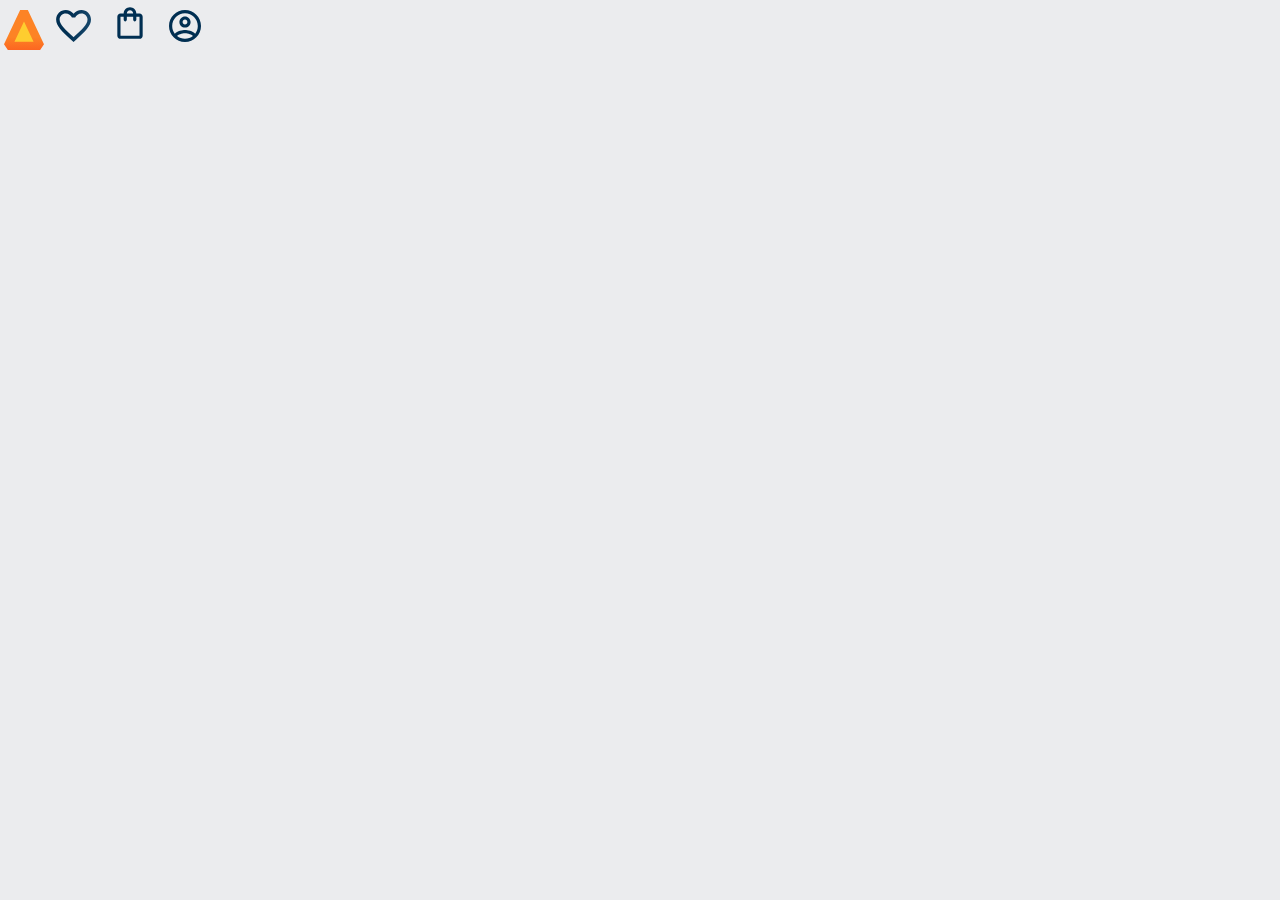
==== responsividade com mobile fist/alura books/index.html @ dd6937d1 "1" ====
<!DOCTYPE html>
<html lang="pt-br">
<head>
    <meta charset="UTF-8">
    <meta name="viewport" content="width=device-width, initial-scale=1.0">
    <title>alura book</title>
    <link rel="stylesheet" href="style.css">
    <link rel="stylesheet" href="reset.css">
</head>
<body>
    <header class="cabeçalho">
       <span class="cabeçalho_menu-hamburguer"></span>
       <img src="imagens_header/Logo.svg" alt="logo da alura books">
       <a href="#"><img src="imagens_header/Favoritos.svg" alt="meus Favoritos"></a>
       <a href="#"><img src="imagens_header/Compras.svg" alt="meu carrinho"></a>
       <a href="#"><img src="imagens_header/Usuário.svg" alt="meu usuario"></a>
    </header>
    <main>
      
    </main>
    <footer></footer>
</body>
</html>
---- responsividade com mobile fist/alura books/style.css ----
@import url("style/header.css");

:root {
    --cor-de-fundo: #EBECEE;
}

body {
    background-color: #EBECEE;
}
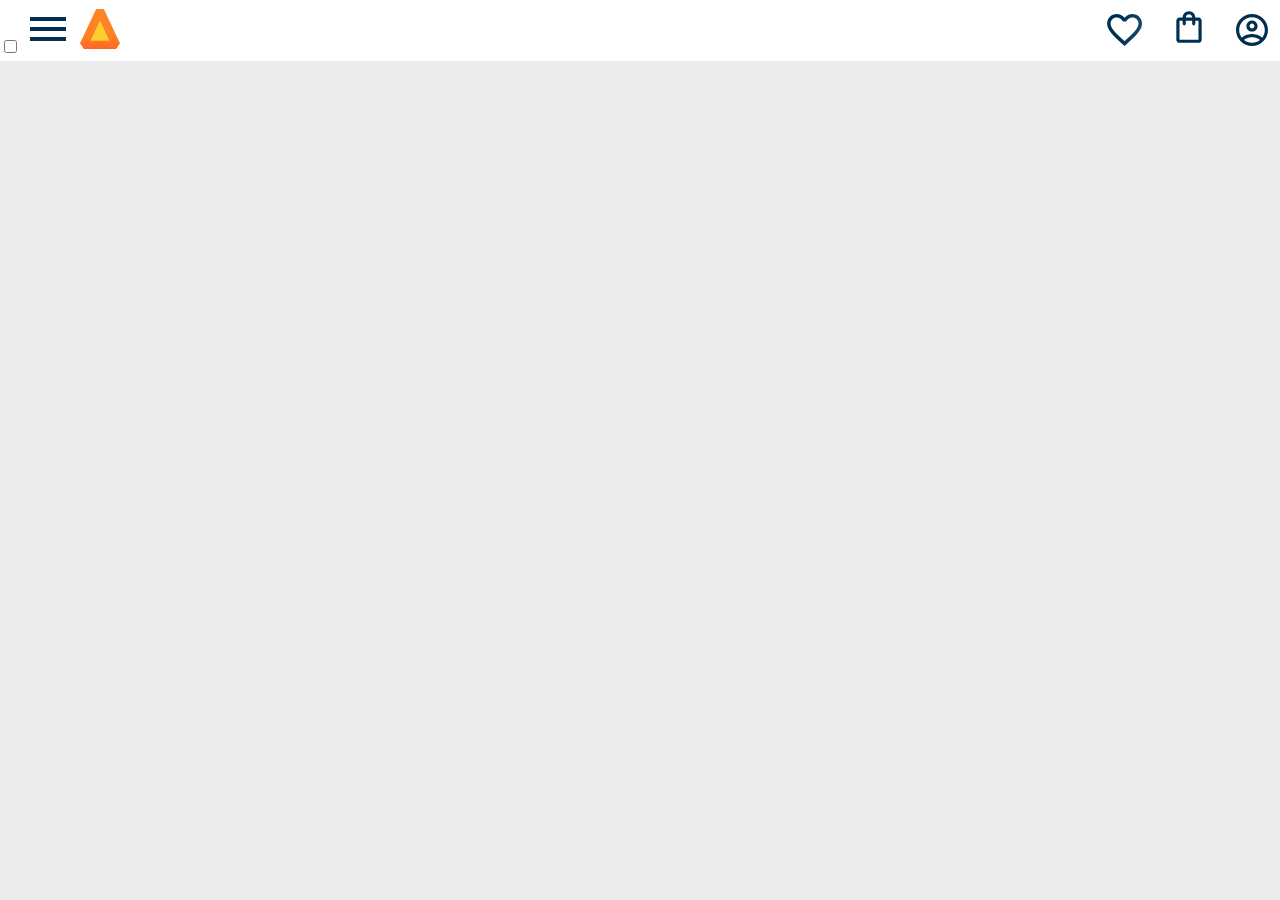
==== commit 23af8154: "1" ====
--- a/responsividade com mobile fist/alura books/index.html
+++ b/responsividade com mobile fist/alura books/index.html
@@ -9,11 +9,36 @@
 </head>
 <body>
     <header class="cabeçalho">
-       <span class="cabeçalho_menu-hamburguer"></span>
-       <img src="imagens_header/Logo.svg" alt="logo da alura books">
-       <a href="#"><img src="imagens_header/Favoritos.svg" alt="meus Favoritos"></a>
-       <a href="#"><img src="imagens_header/Compras.svg" alt="meu carrinho"></a>
-       <a href="#"><img src="imagens_header/Usuário.svg" alt="meu usuario"></a>
+        <div class="container">
+            <input type="checkbox" id="menu" class="container_botao">
+            <label for="menu">
+       <span class="cabeçalho_menu-hamburguer container_img"></span>
+            </label>
+        <ul class="lista-menu">
+            <li class="lista-menu_titulo">Categorias</li>
+            <li class="lista-menu_item">
+                <a href="#" class="lista-menu_link">PROGRAMAÇÃO</a>
+            </li>
+            <li class="lista-menu_item">
+                <a href="#" class="lista-menu_link">FRONT-END</a>
+            </li>
+            <li class="lista-menu_item">
+                <a href="#" class="lista-menu_link">INFRAESTRUTURA</a>
+            </li>
+            <li class="lista-menu_item">
+                <a href="#" class="lista-menu_link">BUSINESS</a>
+            </li>
+            <li class="lista-menu_item">
+                <a href="#" class="lista-menu_link">DESIGN & UX</a>
+            </li>
+        </ul>
+       <img src="img/Logo.svg" alt="logo da alura books" class="container_img">
+        </div>
+       <div class="container">
+       <a href="#"><img src="img/Favoritos.svg" alt="meus Favoritos" class="container_img"></a>
+       <a href="#"><img src="img/Compras.svg" alt="meu carrinho" class="container_img"></a>
+       <a href="#"><img src="img/Usuário.svg" alt="meu usuario" class="container_img"></a>
+       </div>
     </header>
     <main>
       
--- a/responsividade com mobile fist/alura books/style.css
+++ b/responsividade com mobile fist/alura books/style.css
@@ -1,9 +1,13 @@
-@import url("style/header.css");
+@import url("styles/header.css");
 
 :root {
     --cor-de-fundo: #EBECEE;
+    --branco: #FFFFFF;
+    --amarelo-mostarda: #EB9B00;
+    --azul-degrade: linear-gradient(97.54deg, #002F52 35.49%, #326589 165.37%);
 }
 
 body {
-    background-color: #EBECEE;
+    background-color: var(--cor-de-fundo);
 }
+
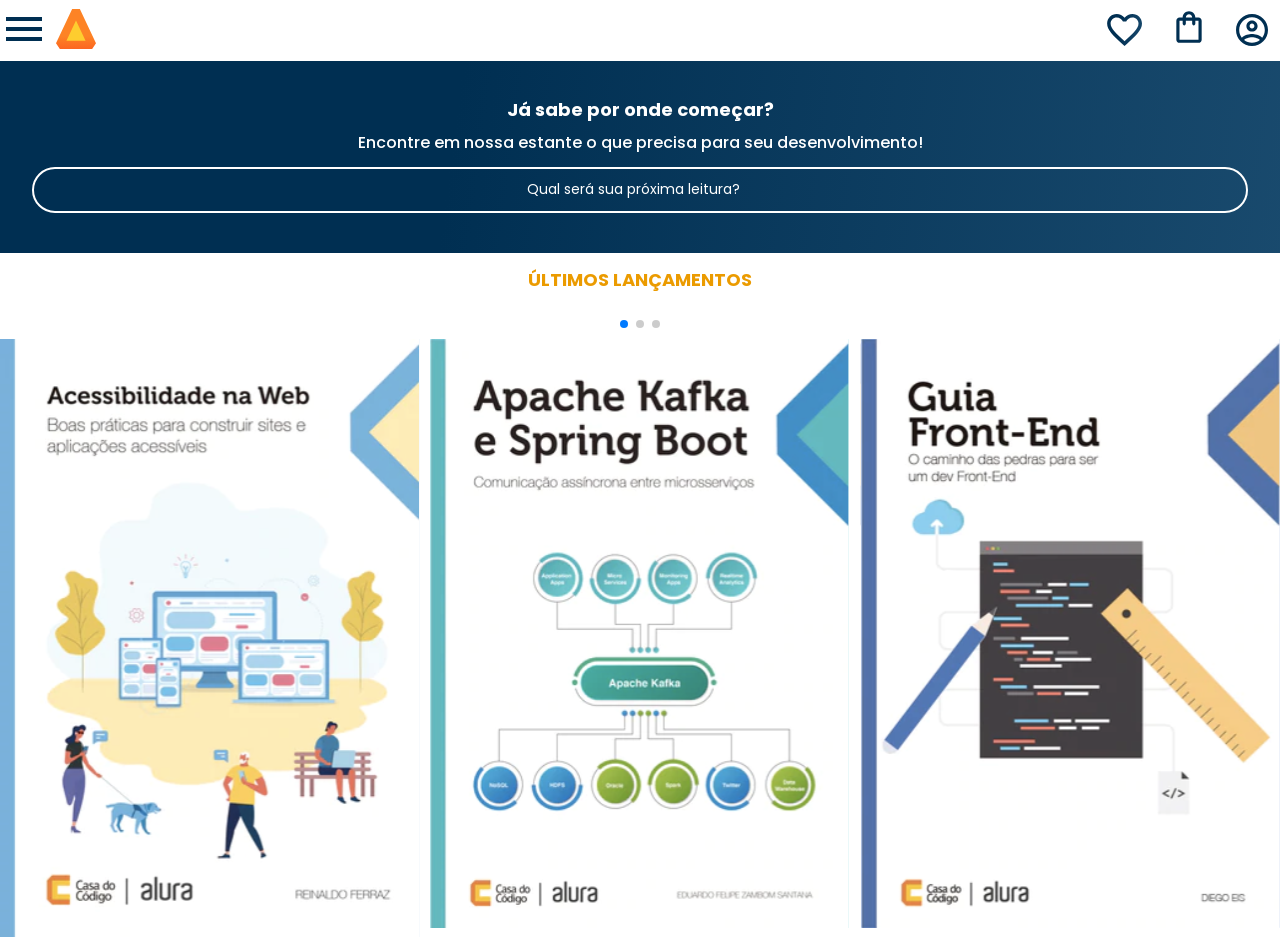
==== commit 1b2f1fa6: "1" ====
--- a/responsividade com mobile fist/alura books/index.html
+++ b/responsividade com mobile fist/alura books/index.html
@@ -4,17 +4,20 @@
     <meta charset="UTF-8">
     <meta name="viewport" content="width=device-width, initial-scale=1.0">
     <title>alura book</title>
+    <link rel="stylesheet" href="reset.css">
     <link rel="stylesheet" href="style.css">
-    <link rel="stylesheet" href="reset.css">
+    <link rel="stylesheet" href="https://cdn.jsdelivr.net/npm/swiper@11/swiper-bundle.min.css"/>
+
+    
 </head>
 <body>
     <header class="cabeçalho">
         <div class="container">
             <input type="checkbox" id="menu" class="container_botao">
             <label for="menu">
-       <span class="cabeçalho_menu-hamburguer container_img"></span>
+            <span class="cabeçalho_menu-hamburguer container_img"></span>
             </label>
-        <ul class="lista-menu">
+            <ul class="lista-menu">
             <li class="lista-menu_titulo">Categorias</li>
             <li class="lista-menu_item">
                 <a href="#" class="lista-menu_link">PROGRAMAÇÃO</a>
@@ -31,18 +34,57 @@
             <li class="lista-menu_item">
                 <a href="#" class="lista-menu_link">DESIGN & UX</a>
             </li>
-        </ul>
+            </ul>
        <img src="img/Logo.svg" alt="logo da alura books" class="container_img">
         </div>
        <div class="container">
-       <a href="#"><img src="img/Favoritos.svg" alt="meus Favoritos" class="container_img"></a>
-       <a href="#"><img src="img/Compras.svg" alt="meu carrinho" class="container_img"></a>
-       <a href="#"><img src="img/Usuário.svg" alt="meu usuario" class="container_img"></a>
+            <a href="#"><img src="img/Favoritos.svg" alt="meus Favoritos" class="container_img"></a>
+            <a href="#"><img src="img/Compras.svg" alt="meu carrinho" class="container_img"></a>
+            <a href="#"><img src="img/Usuário.svg" alt="meu usuario" class="container_img"></a>
        </div>
     </header>
+    <section class="Banner">
+        <h2 class="Banner_titulo">
+            Já sabe por onde começar?
+        </h2>
+        <p class="Banner_texto">
+            Encontre em nossa estante o que precisa para seu desenvolvimento!
+        </p>
+        <input type="search" class="Banner_pesquisa" placeholder="Qual será sua próxima leitura?">
+    </section>
+    <section class="carrossel">
+        <h2 class="carrossel_titulo">
+            ÚLTIMOS LANÇAMENTOS
+        </h2>
+
+        
+        <div class="swiper">
+            <div class="swiper-page"></div>
+            <div class="swiper-wrapper">
+              <!-- Slides -->
+              <div class="swiper-slide"><img src="img/Acessibilidade.svg" alt="livro Acessibilidade"></div>
+              <div class="swiper-slide"><img src="img/ApacheKafka.svg" alt="livro sobre kafka"></div>
+              <div class="swiper-slide"><img src="img/Guia Front-end.svg" alt="livro sobre Front-end"></div>
+              <div class="swiper-slide"><img src="img/Javascript.svg" alt="livro sobre java script"></div>
+              <div class="swiper-slide"><img src="img/Liderança.svg" alt="livro sobre Liderança"></div>
+              ...
+            </div>
+        </div>
+        
+    </section>
     <main>
-      
     </main>
     <footer></footer>
+    <script src="https://cdn.jsdelivr.net/npm/swiper@11/swiper-bundle.min.js"></script>
+    <script>
+        const swiper = new Swiper('.swiper', {
+            spaceBetween: 10,
+            slidesPerView: 3,
+            pagination: {
+            el: '.swiper-page',
+            type: 'bullets',
+     },
+    });
+    </script>
 </body>
 </html>
--- a/responsividade com mobile fist/alura books/style.css
+++ b/responsividade com mobile fist/alura books/style.css
@@ -1,13 +1,21 @@
 @import url("styles/header.css");
+@import url("styles/banner.css");
+@import url("styles/carrossel.css");
+@import url('https://fonts.googleapis.com/css2?family=Poppins:ital,wght@0,100;0,200;0,300;0,400;0,500;0,600;0,700;0,800;0,900;1,100;1,200;1,300;1,400;1,500;1,600;1,700;1,800;1,900&display=swap');
+
 
 :root {
     --cor-de-fundo: #EBECEE;
     --branco: #FFFFFF;
     --amarelo-mostarda: #EB9B00;
     --azul-degrade: linear-gradient(97.54deg, #002F52 35.49%, #326589 165.37%);
+    --fonte-principal: 'Poppins';
 }
 
 body {
     background-color: var(--cor-de-fundo);
+    font-family: var(--fonte-principal);
+    font-size: 16px;
+    font-weight: 400;
 }
 
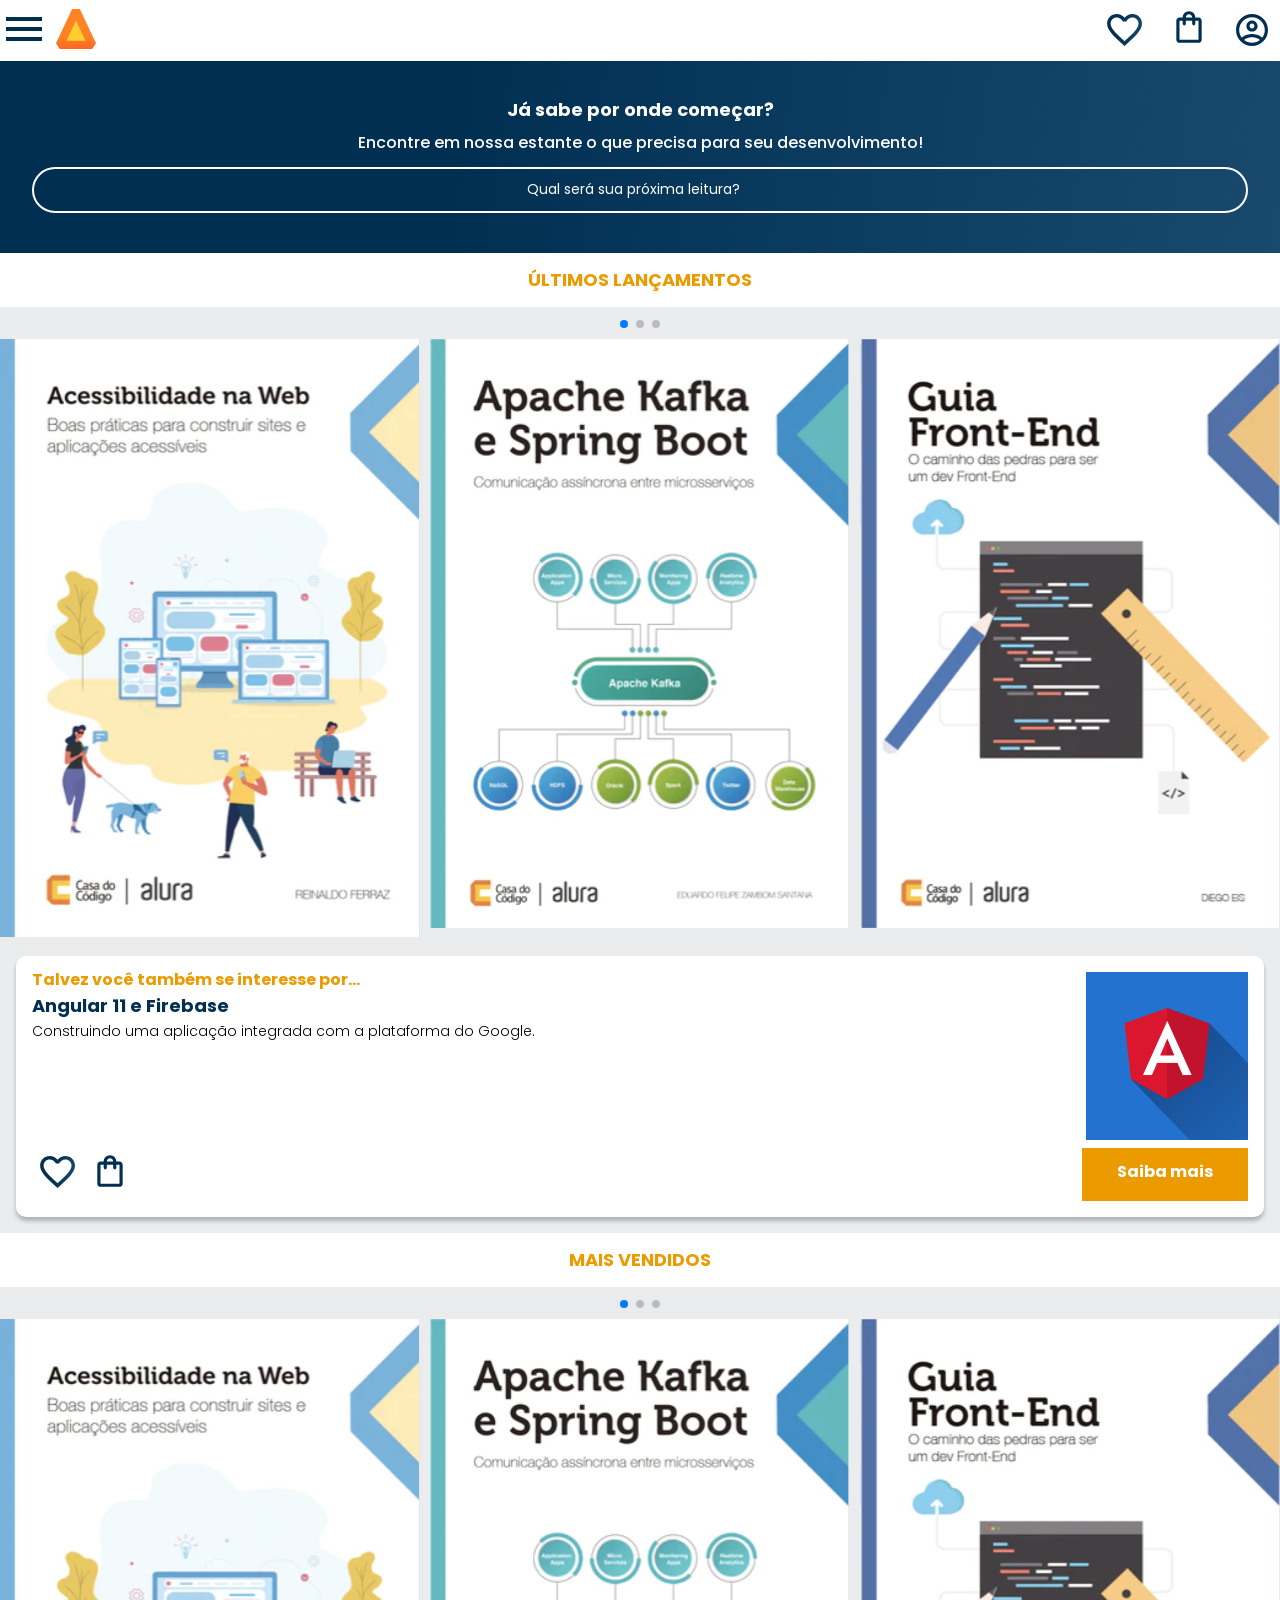
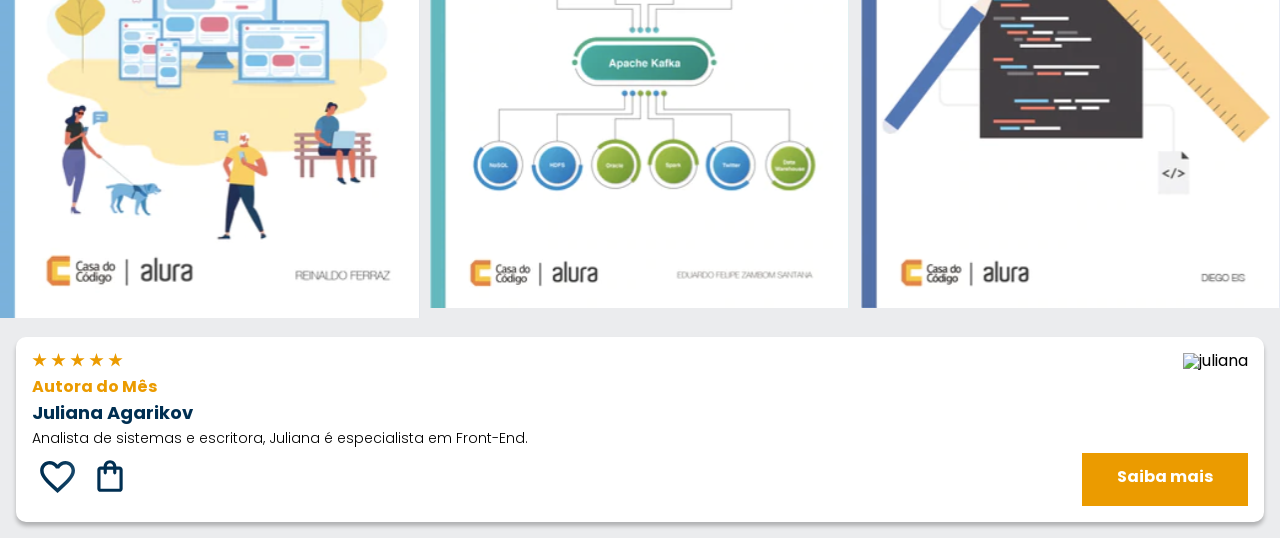
==== commit 331805dc: "1" ====
--- a/responsividade com mobile fist/alura books/index.html
+++ b/responsividade com mobile fist/alura books/index.html
@@ -70,8 +70,66 @@
               ...
             </div>
         </div>
-        
     </section>
+
+        <section class="card">
+            <div class="card_descrissao">
+                <div class="descrissao">
+                    <h3 class="descrissao_titulo">Talvez você também se interesse por...</h3>
+                    <h2 class="descrissao_titulo_livro">Angular 11 e Firebase</h2>
+                    <p class="descrissao_texto">Construindo uma aplicação integrada com a plataforma do Google.</p>
+                </div>
+                <img src="img/Angular.svg" alt="capa do livro angular" class="descrissao_imagem">
+            </div>
+            <div class="card_botaos">
+                <ul class="botaos">
+                    <li class="botaos_item"> <img src="img/Favoritos.svg" alt="favoritar"></li>
+                    <li class="botaos_item"> <img src="img/Compras.svg" alt="adicionar ao carrinho"></li>
+                </ul>
+                <a href="#" class="card_botaos_ancora">Saiba mais</a>
+            </div>
+        </section>
+        <section class="carrossel">
+            <h2 class="carrossel_titulo">MAIS VENDIDOS</h2>
+        </section>
+
+        <div class="swiper">
+            <div class="swiper-page"></div>
+            <div class="swiper-wrapper">
+              <!-- Slides -->
+              <div class="swiper-slide"><img src="img/Acessibilidade.svg" alt="livro Acessibilidade"></div>
+              <div class="swiper-slide"><img src="img/ApacheKafka.svg" alt="livro sobre kafka"></div>
+              <div class="swiper-slide"><img src="img/Guia Front-end.svg" alt="livro sobre Front-end"></div>
+              <div class="swiper-slide"><img src="img/Javascript.svg" alt="livro sobre java script"></div>
+              <div class="swiper-slide"><img src="img/Liderança.svg" alt="livro sobre Liderança"></div>
+              ...
+            </div>
+        </div>
+        <section class="card">
+            <div class="card_conteudo">
+                <div class="conteudo">
+                    <img src="img/Estrelinhas.svg" alt="" class="card_img">
+                <h3 class="card_titulo">
+                    Autora do Mês
+                </h3>
+                <h2 class="card_titulo-livro">Juliana Agarikov</h2>
+                <p class="card_texto">Analista de sistemas e escritora, Juliana é especialista em Front-End. </p>
+                </div>
+                <img src="img/Perfil-escritora 1.svg" alt="juliana">
+            </div>
+            <div class="card_botaos2">
+                <ul class="botaos2">
+                    <li>
+                        <img src="img/Favoritos.svg" alt="favoritar" class="botao-item2">
+                    </li>
+                    <li>
+                        <img src="img/Compras.svg" alt="carrinho" class="botao-item2">
+                    </li>
+                </ul>
+                <a href="#" class="card_ancora">Saiba mais</a>
+            </div>
+        </section>
+
     <main>
     </main>
     <footer></footer>
--- a/responsividade com mobile fist/alura books/style.css
+++ b/responsividade com mobile fist/alura books/style.css
@@ -10,6 +10,7 @@
     --amarelo-mostarda: #EB9B00;
     --azul-degrade: linear-gradient(97.54deg, #002F52 35.49%, #326589 165.37%);
     --fonte-principal: 'Poppins';
+    --azul: #002F52;
 }
 
 body {
@@ -19,3 +20,5 @@
     font-weight: 400;
 }
 
+
+
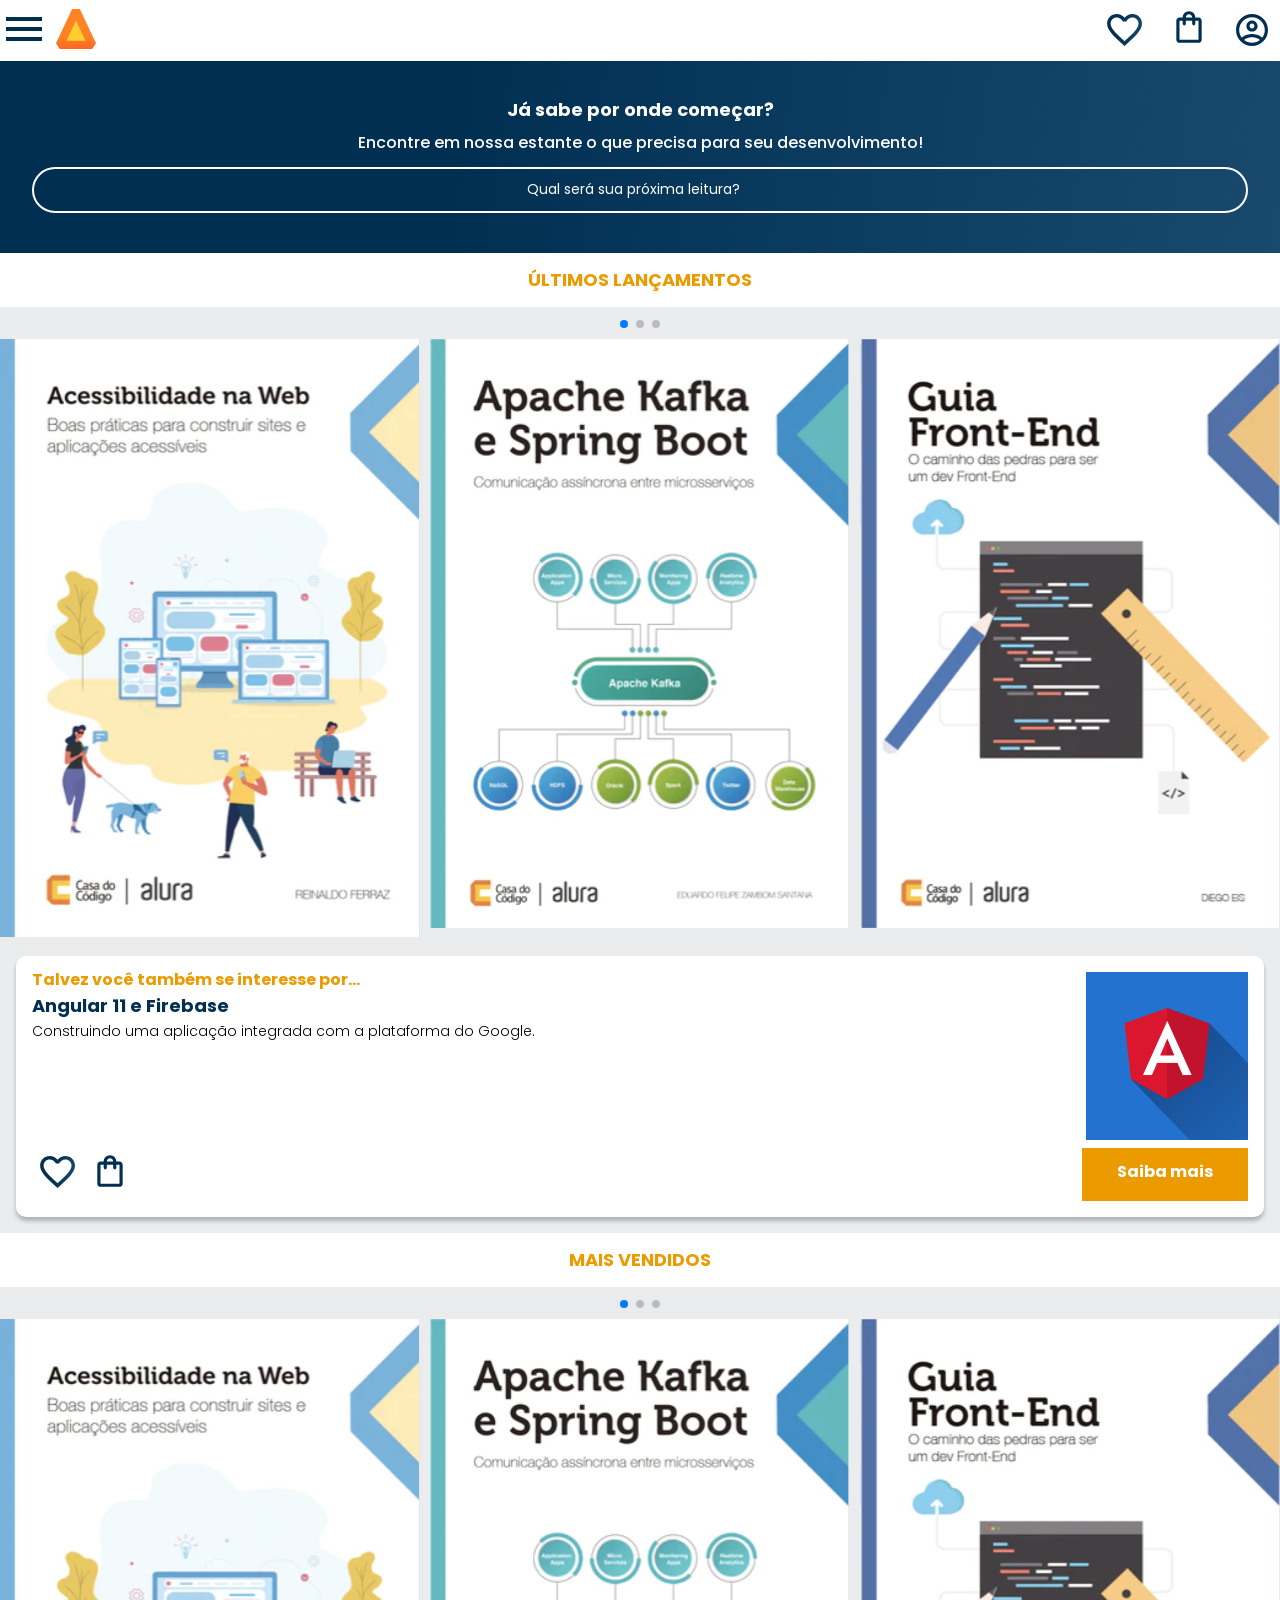
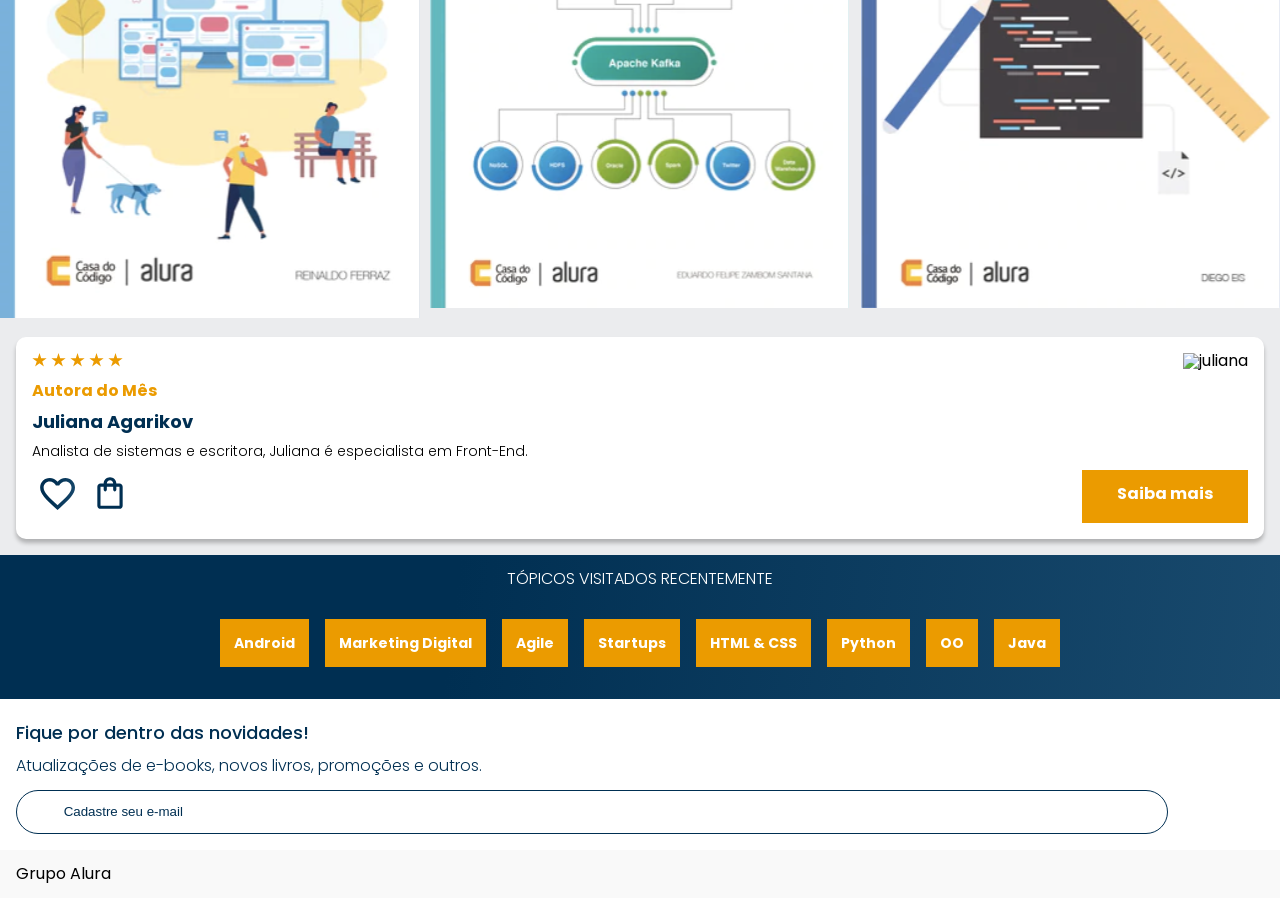
==== commit d93a147a: "1" ====
--- a/responsividade com mobile fist/alura books/index.html
+++ b/responsividade com mobile fist/alura books/index.html
@@ -43,96 +43,134 @@
             <a href="#"><img src="img/Usuário.svg" alt="meu usuario" class="container_img"></a>
        </div>
     </header>
-    <section class="Banner">
-        <h2 class="Banner_titulo">
-            Já sabe por onde começar?
-        </h2>
-        <p class="Banner_texto">
-            Encontre em nossa estante o que precisa para seu desenvolvimento!
-        </p>
-        <input type="search" class="Banner_pesquisa" placeholder="Qual será sua próxima leitura?">
-    </section>
-    <section class="carrossel">
-        <h2 class="carrossel_titulo">
-            ÚLTIMOS LANÇAMENTOS
-        </h2>
-
-        
-        <div class="swiper">
-            <div class="swiper-page"></div>
-            <div class="swiper-wrapper">
-              <!-- Slides -->
-              <div class="swiper-slide"><img src="img/Acessibilidade.svg" alt="livro Acessibilidade"></div>
-              <div class="swiper-slide"><img src="img/ApacheKafka.svg" alt="livro sobre kafka"></div>
-              <div class="swiper-slide"><img src="img/Guia Front-end.svg" alt="livro sobre Front-end"></div>
-              <div class="swiper-slide"><img src="img/Javascript.svg" alt="livro sobre java script"></div>
-              <div class="swiper-slide"><img src="img/Liderança.svg" alt="livro sobre Liderança"></div>
-              ...
-            </div>
-        </div>
-    </section>
-
-        <section class="card">
-            <div class="card_descrissao">
-                <div class="descrissao">
-                    <h3 class="descrissao_titulo">Talvez você também se interesse por...</h3>
-                    <h2 class="descrissao_titulo_livro">Angular 11 e Firebase</h2>
-                    <p class="descrissao_texto">Construindo uma aplicação integrada com a plataforma do Google.</p>
+    
+    <main>
+        <section class="Banner">
+            <h2 class="Banner_titulo">
+                Já sabe por onde começar?
+            </h2>
+            <p class="Banner_texto">
+                Encontre em nossa estante o que precisa para seu desenvolvimento!
+            </p>
+            <input type="search" class="Banner_pesquisa" placeholder="Qual será sua próxima leitura?">
+        </section>
+        <section class="carrossel">
+            <h2 class="carrossel_titulo">
+                ÚLTIMOS LANÇAMENTOS
+            </h2>
+    
+            
+            <div class="swiper">
+                <div class="swiper-page"></div>
+                <div class="swiper-wrapper">
+                  <!-- Slides -->
+                  <div class="swiper-slide"><img src="img/Acessibilidade.svg" alt="livro Acessibilidade"></div>
+                  <div class="swiper-slide"><img src="img/ApacheKafka.svg" alt="livro sobre kafka"></div>
+                  <div class="swiper-slide"><img src="img/Guia Front-end.svg" alt="livro sobre Front-end"></div>
+                  <div class="swiper-slide"><img src="img/Javascript.svg" alt="livro sobre java script"></div>
+                  <div class="swiper-slide"><img src="img/Liderança.svg" alt="livro sobre Liderança"></div>
+                  ...
                 </div>
-                <img src="img/Angular.svg" alt="capa do livro angular" class="descrissao_imagem">
-            </div>
-            <div class="card_botaos">
-                <ul class="botaos">
-                    <li class="botaos_item"> <img src="img/Favoritos.svg" alt="favoritar"></li>
-                    <li class="botaos_item"> <img src="img/Compras.svg" alt="adicionar ao carrinho"></li>
-                </ul>
-                <a href="#" class="card_botaos_ancora">Saiba mais</a>
             </div>
         </section>
-        <section class="carrossel">
-            <h2 class="carrossel_titulo">MAIS VENDIDOS</h2>
-        </section>
-
-        <div class="swiper">
-            <div class="swiper-page"></div>
-            <div class="swiper-wrapper">
-              <!-- Slides -->
-              <div class="swiper-slide"><img src="img/Acessibilidade.svg" alt="livro Acessibilidade"></div>
-              <div class="swiper-slide"><img src="img/ApacheKafka.svg" alt="livro sobre kafka"></div>
-              <div class="swiper-slide"><img src="img/Guia Front-end.svg" alt="livro sobre Front-end"></div>
-              <div class="swiper-slide"><img src="img/Javascript.svg" alt="livro sobre java script"></div>
-              <div class="swiper-slide"><img src="img/Liderança.svg" alt="livro sobre Liderança"></div>
-              ...
+    
+            <section class="card">
+                <div class="card_descrissao">
+                    <div class="descrissao">
+                        <h3 class="descrissao_titulo">Talvez você também se interesse por...</h3>
+                        <h2 class="descrissao_titulo_livro">Angular 11 e Firebase</h2>
+                        <p class="descrissao_texto">Construindo uma aplicação integrada com a plataforma do Google.</p>
+                    </div>
+                    <img src="img/Angular.svg" alt="capa do livro angular" class="descrissao_imagem">
+                </div>
+                <div class="card_botaos">
+                    <ul class="botaos">
+                        <li class="botaos_item"> <img src="img/Favoritos.svg" alt="favoritar"></li>
+                        <li class="botaos_item"> <img src="img/Compras.svg" alt="adicionar ao carrinho"></li>
+                    </ul>
+                    <a href="#" class="card_botaos_ancora">Saiba mais</a>
+                </div>
+            </section>
+            <section class="carrossel">
+                <h2 class="carrossel_titulo">MAIS VENDIDOS</h2>
+            </section>
+    
+            <div class="swiper">
+                <div class="swiper-page"></div>
+                <div class="swiper-wrapper">
+                  <!-- Slides -->
+                  <div class="swiper-slide"><img src="img/Acessibilidade.svg" alt="livro Acessibilidade"></div>
+                  <div class="swiper-slide"><img src="img/ApacheKafka.svg" alt="livro sobre kafka"></div>
+                  <div class="swiper-slide"><img src="img/Guia Front-end.svg" alt="livro sobre Front-end"></div>
+                  <div class="swiper-slide"><img src="img/Javascript.svg" alt="livro sobre java script"></div>
+                  <div class="swiper-slide"><img src="img/Liderança.svg" alt="livro sobre Liderança"></div>
+                  ...
+                </div>
             </div>
-        </div>
-        <section class="card">
-            <div class="card_conteudo">
-                <div class="conteudo">
-                    <img src="img/Estrelinhas.svg" alt="" class="card_img">
-                <h3 class="card_titulo">
-                    Autora do Mês
-                </h3>
-                <h2 class="card_titulo-livro">Juliana Agarikov</h2>
-                <p class="card_texto">Analista de sistemas e escritora, Juliana é especialista em Front-End. </p>
+            <section class="card">
+                <div class="card_conteudo">
+                    <div class="conteudo">
+                        <img src="img/Estrelinhas.svg" alt="" class="card_img">
+                    <h3 class="card_titulo">
+                        Autora do Mês
+                    </h3>
+                    <h2 class="card_titulo-livro">Juliana Agarikov</h2>
+                    <p class="card_texto">Analista de sistemas e escritora, Juliana é especialista em Front-End. </p>
+                    </div>
+                    <img src="img/Perfil-escritora 1.svg" alt="juliana">
                 </div>
-                <img src="img/Perfil-escritora 1.svg" alt="juliana">
-            </div>
-            <div class="card_botaos2">
-                <ul class="botaos2">
-                    <li>
-                        <img src="img/Favoritos.svg" alt="favoritar" class="botao-item2">
+                <div class="card_botaos2">
+                    <ul class="botaos2">
+                        <li>
+                            <img src="img/Favoritos.svg" alt="favoritar" class="botao-item2">
+                        </li>
+                        <li>
+                            <img src="img/Compras.svg" alt="carrinho" class="botao-item2">
+                        </li>
+                    </ul>
+                    <a href="#" class="card_ancora">Saiba mais</a>
+                </div>
+            </section>
+            <section class="topicos">
+                <h2 class="topicos_titulo">TÓPICOS VISITADOS RECENTEMENTE</h2>
+                <ul class="topicos_lista">
+                    <li class="topicos_item">
+                        <a href="#" class="topicos_botao">Android</a>
                     </li>
-                    <li>
-                        <img src="img/Compras.svg" alt="carrinho" class="botao-item2">
+                    <li class="topicos_item">
+                        <a href="#" class="topicos_botao">Marketing Digital</a>
+                    </li>
+                    <li class="topicos_item">
+                        <a href="#" class="topicos_botao">Agile</a>
+                    </li>
+                    <li class="topicos_item">
+                        <a href="#" class="topicos_botao">Startups</a>
+                    </li>
+                    <li class="topicos_item">
+                        <a href="#" class="topicos_botao">HTML & CSS</a>
+                    </li>
+                    <li class="topicos_item">
+                        <a href="#" class="topicos_botao">Python</a>
+                    </li>
+                    <li class="topicos_item">
+                        <a href="#" class="topicos_botao">OO</a>
+                    </li>
+                    <li class="topicos_item">
+                        <a href="#" class="topicos_botao">Java</a>
                     </li>
                 </ul>
-                <a href="#" class="card_ancora">Saiba mais</a>
-            </div>
-        </section>
-
-    <main>
+            </section>
     </main>
-    <footer></footer>
+    <footer>
+        <section class="novidades">
+            <h3 class="novidades_titulo"> Fique por dentro das novidades!</h3>
+            <p class="novidades_texto">Atualizações de e-books, novos livros, promoções e outros.</p>
+            <input class="novidades_email" type="email" placeholder="Cadastre seu e-mail">
+         </section>
+         <section class="final">
+            <h3 class="final_texto">Grupo Alura</h3>
+         </section>
+    </footer>
     <script src="https://cdn.jsdelivr.net/npm/swiper@11/swiper-bundle.min.js"></script>
     <script>
         const swiper = new Swiper('.swiper', {
--- a/responsividade com mobile fist/alura books/style.css
+++ b/responsividade com mobile fist/alura books/style.css
@@ -1,6 +1,8 @@
 @import url("styles/header.css");
 @import url("styles/banner.css");
 @import url("styles/carrossel.css");
+@import url("styles/topico.css");
+@import url("styles/footer.css");
 @import url('https://fonts.googleapis.com/css2?family=Poppins:ital,wght@0,100;0,200;0,300;0,400;0,500;0,600;0,700;0,800;0,900;1,100;1,200;1,300;1,400;1,500;1,600;1,700;1,800;1,900&display=swap');
 
 
@@ -11,6 +13,7 @@
     --azul-degrade: linear-gradient(97.54deg, #002F52 35.49%, #326589 165.37%);
     --fonte-principal: 'Poppins';
     --azul: #002F52;
+    --branco-rodape: #F9F9F9;
 }
 
 body {
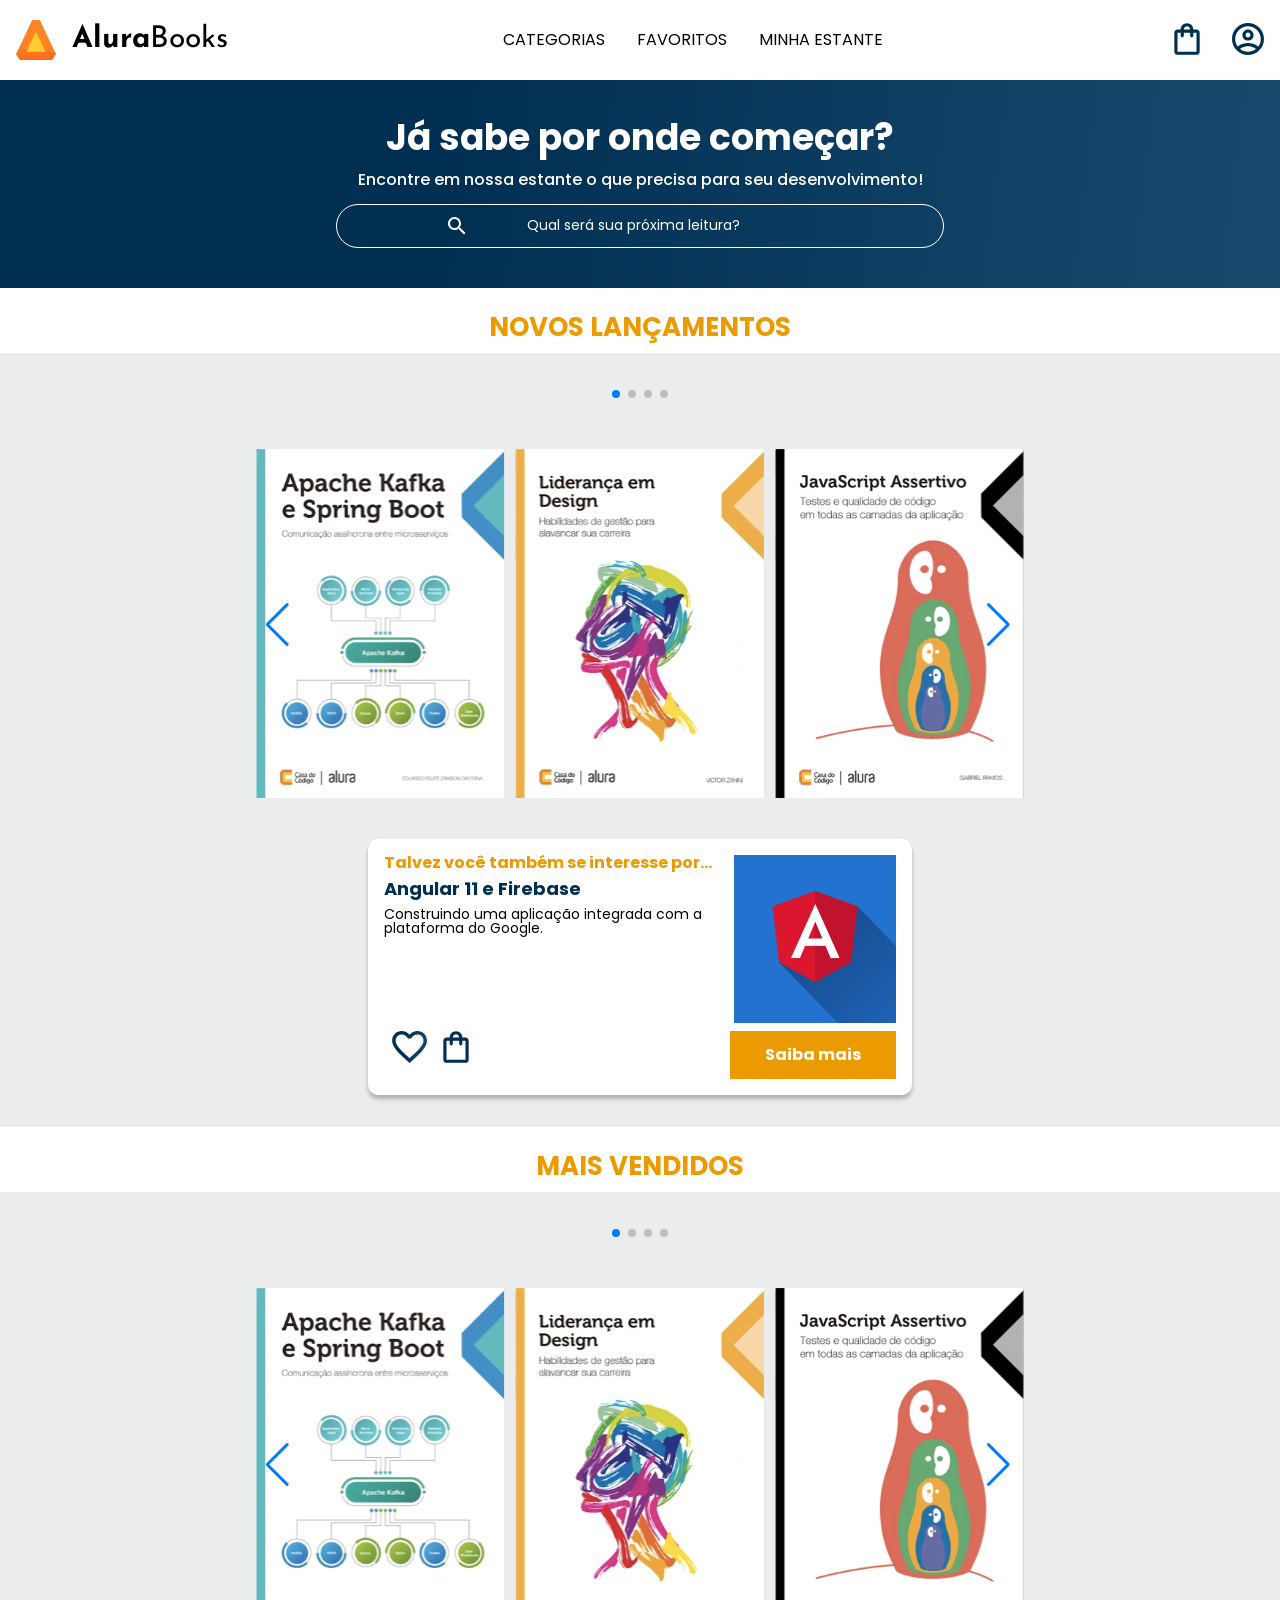
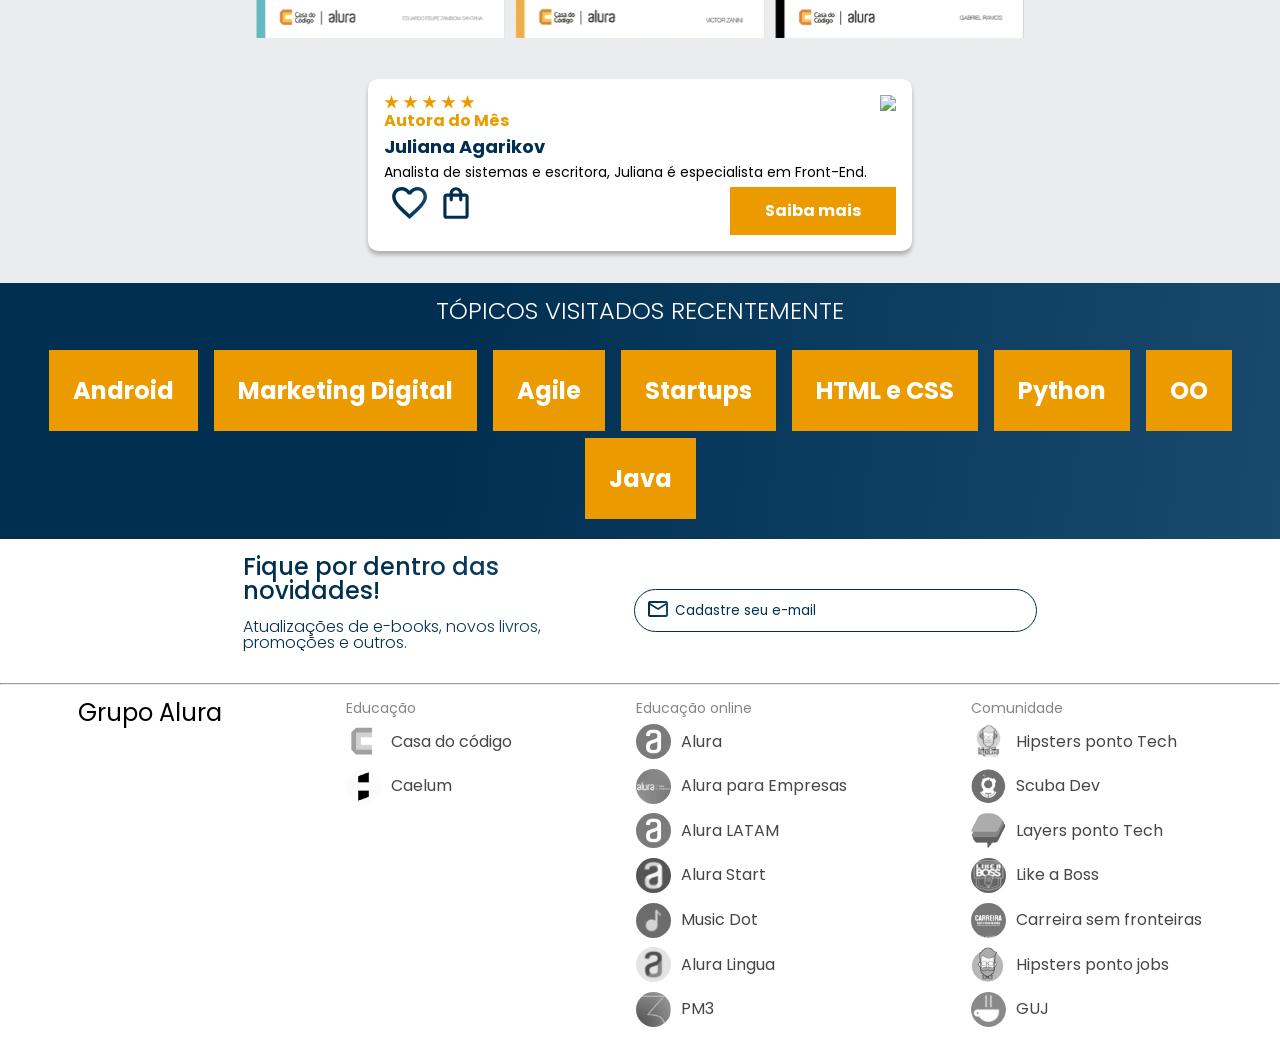
==== commit 1f8e57e4: "1" ====
--- a/responsividade com mobile fist/alura books/index.html
+++ b/responsividade com mobile fist/alura books/index.html
@@ -1,186 +1,335 @@
 <!DOCTYPE html>
-<html lang="pt-br">
+<html>
+
 <head>
     <meta charset="UTF-8">
     <meta name="viewport" content="width=device-width, initial-scale=1.0">
-    <title>alura book</title>
+    <title>AluraBooks</title>
     <link rel="stylesheet" href="reset.css">
-    <link rel="stylesheet" href="style.css">
-    <link rel="stylesheet" href="https://cdn.jsdelivr.net/npm/swiper@11/swiper-bundle.min.css"/>
-
-    
+    <link rel="preconnect" href="https://fonts.googleapis.com">
+    <link rel="preconnect" href="https://fonts.gstatic.com" crossorigin>
+    <link href="https://fonts.googleapis.com/css2?family=Poppins:wght@300;400;500;700&display=swap" rel="stylesheet">
+    <link rel="stylesheet" href="https://unpkg.com/swiper@8/swiper-bundle.min.css" />
+    <link href="https://fonts.googleapis.com/css2?family=Josefin+Sans:wght@400;700&display=swap" rel="stylesheet">
+    <link rel="stylesheet" href="styles.css">
 </head>
+
 <body>
     <header class="cabeçalho">
         <div class="container">
-            <input type="checkbox" id="menu" class="container_botao">
-            <label for="menu">
-            <span class="cabeçalho_menu-hamburguer container_img"></span>
+            <input type="checkbox" id="menu" class="container__botao">
+            <label for="menu" class="container__rotulo">
+                <span class="cabeçalho__menu-hamburguer container__imagem"></span>
             </label>
             <ul class="lista-menu">
-            <li class="lista-menu_titulo">Categorias</li>
-            <li class="lista-menu_item">
-                <a href="#" class="lista-menu_link">PROGRAMAÇÃO</a>
-            </li>
-            <li class="lista-menu_item">
-                <a href="#" class="lista-menu_link">FRONT-END</a>
-            </li>
-            <li class="lista-menu_item">
-                <a href="#" class="lista-menu_link">INFRAESTRUTURA</a>
-            </li>
-            <li class="lista-menu_item">
-                <a href="#" class="lista-menu_link">BUSINESS</a>
-            </li>
-            <li class="lista-menu_item">
-                <a href="#" class="lista-menu_link">DESIGN & UX</a>
-            </li>
+                <li class="lista-menu__titulo">Categorias</li>
+                <li class="lista-menu__item">
+                    <a href="#" class="lista-menu__link">Programação</a>
+                </li>
+                <li class="lista-menu__item">
+                    <a href="#" class="lista-menu__link">Front-end</a>
+                </li>
+                <li class="lista-menu__item">
+                    <a href="#" class="lista-menu__link">Infraestrutura</a>
+                </li>
+                <li class="lista-menu__item">
+                    <a href="#" class="lista-menu__link">Business</a>
+                </li>
+                <li class="lista-menu__item">
+                    <a href="#" class="lista-menu__link">Design & UX</a>
+                </li>
             </ul>
-       <img src="img/Logo.svg" alt="logo da alura books" class="container_img">
-        </div>
-       <div class="container">
-            <a href="#"><img src="img/Favoritos.svg" alt="meus Favoritos" class="container_img"></a>
-            <a href="#"><img src="img/Compras.svg" alt="meu carrinho" class="container_img"></a>
-            <a href="#"><img src="img/Usuário.svg" alt="meu usuario" class="container_img"></a>
-       </div>
+            <img src="img/Logo.svg" alt="Logo da Alurabooks" class="container__imagem">
+            <h1 class="container__titulo"><b class="container__titulo--negrito">Alura</b>Books</h1>
+        </div>
+
+        <ul class="opções">
+            <input type="checkbox" id="opções-menu" class="opções__botão">
+            <label for="opções-menu" class="opções__rotulo">
+                <li class="opções__item">Categorias</li>
+            </label>
+
+            <ul class="lista-menu">
+                <li class="lista-menu__item">
+                    <a href="#" class="lista-menu__link">Programação</a>
+                </li>
+                <li class="lista-menu__item">
+                    <a href="#" class="lista-menu__link">Front-end</a>
+                </li>
+                <li class="lista-menu__item">
+                    <a href="#" class="lista-menu__link">Infraestrutura</a>
+                </li>
+                <li class="lista-menu__item">
+                    <a href="#" class="lista-menu__link">Business</a>
+                </li>
+                <li class="lista-menu__item">
+                    <a href="#" class="lista-menu__link">Design & UX</a>
+                </li>
+            </ul>
+
+            <li class="opções__item"><a href="#" class="opções__link">Favoritos</a></li>
+            <li class="opções__item"><a href="#" class="opções__link">Minha estante</a></li>
+        </ul>
+
+        <div class="container">
+            <a href="#"><img src="img/Favoritos.svg" alt="Meus favoritos"
+                    class="container__imagem container__imagem-transparente"></a>
+            <a href="#" class="container__link">
+                <img src="img/Compras.svg" alt="Carrinhos de compras" class="container__imagem">
+                <p class="container__texto">Minha sacola</p>
+            </a>
+            <a href="#" class="container__link">
+                <img src="img/Usuario.svg" alt="Meu perfil" class="container__imagem">
+                <p class="container__texto">Meu perfil</p>
+            </a>
+        </div>
     </header>
-    
-    <main>
-        <section class="Banner">
-            <h2 class="Banner_titulo">
-                Já sabe por onde começar?
-            </h2>
-            <p class="Banner_texto">
-                Encontre em nossa estante o que precisa para seu desenvolvimento!
-            </p>
-            <input type="search" class="Banner_pesquisa" placeholder="Qual será sua próxima leitura?">
-        </section>
-        <section class="carrossel">
-            <h2 class="carrossel_titulo">
-                ÚLTIMOS LANÇAMENTOS
-            </h2>
-    
-            
+    <section class="banner">
+        <h2 class="banner__titulo">Já sabe por onde começar?</h2>
+        <p class="banner__texto">Encontre em nossa estante o que precisa para seu desenvolvimento!</p>
+        <input type="search" class="banner__pesquisa" placeholder="Qual será sua próxima leitura?">
+    </section>
+    <section class="carrossel">
+        <h2 class="carrossel__titulo">Novos lançamentos</h2>
+        <!-- Slider main container -->
+        <div class="carrossel__container">
             <div class="swiper">
-                <div class="swiper-page"></div>
+                <!-- Additional required wrapper -->
+                <!-- If we need pagination -->
+                <div class="swiper-pagination"></div>
+
                 <div class="swiper-wrapper">
-                  <!-- Slides -->
-                  <div class="swiper-slide"><img src="img/Acessibilidade.svg" alt="livro Acessibilidade"></div>
-                  <div class="swiper-slide"><img src="img/ApacheKafka.svg" alt="livro sobre kafka"></div>
-                  <div class="swiper-slide"><img src="img/Guia Front-end.svg" alt="livro sobre Front-end"></div>
-                  <div class="swiper-slide"><img src="img/Javascript.svg" alt="livro sobre java script"></div>
-                  <div class="swiper-slide"><img src="img/Liderança.svg" alt="livro sobre Liderança"></div>
-                  ...
-                </div>
+                    <!-- Slides -->
+                    <div class="swiper-slide"><img src="img/ApacheKafka.svg"
+                            alt="Livro sobre apache kafka e spring boot da alura books"></div>
+                    <div class="swiper-slide"><img src="img/Liderança.svg"
+                            alt="Livro sobre liderança em design da alura books"></div>
+                    <div class="swiper-slide"><img src="img/Javascript.svg"
+                            alt="Livro sobre javascript assertivo da alurabooks"></div>
+                    <div class="swiper-slide"><img src="img/Guia Front-end.svg" alt="Livro Guia front end"></div>
+                    <div class="swiper-slide"><img src="img/Portugol.svg" alt="Livro sobre portugol"></div>
+                    <div class="swiper-slide"><img src="img/Acessibilidade.svg" alt="livro sobre acessibilidade"></div>
+                </div>
+
+                <!-- If we need navigation buttons -->
+                <div class="swiper-button-prev"></div>
+                <div class="swiper-button-next"></div>
             </div>
-        </section>
-    
-            <section class="card">
-                <div class="card_descrissao">
-                    <div class="descrissao">
-                        <h3 class="descrissao_titulo">Talvez você também se interesse por...</h3>
-                        <h2 class="descrissao_titulo_livro">Angular 11 e Firebase</h2>
-                        <p class="descrissao_texto">Construindo uma aplicação integrada com a plataforma do Google.</p>
+
+            <div class="card">
+                <!-- 1º linha -->
+                <div class="card__descrição">
+                    <!-- 1º coluna -->
+                    <div class="descrição">
+                        <h3 class="descrição__titulo">Talvez você também se interesse por...</h3>
+                        <h2 class="descrição__titulo-livro">Angular 11 e Firebase</h2>
+                        <p class="descrição__texto">Construindo uma aplicação integrada com a plataforma do Google.</p>
                     </div>
-                    <img src="img/Angular.svg" alt="capa do livro angular" class="descrissao_imagem">
-                </div>
-                <div class="card_botaos">
-                    <ul class="botaos">
-                        <li class="botaos_item"> <img src="img/Favoritos.svg" alt="favoritar"></li>
-                        <li class="botaos_item"> <img src="img/Compras.svg" alt="adicionar ao carrinho"></li>
+                    <!-- 2º coluna -->
+                    <img src="img/Angular.svg" class="descrição__imagem">
+                </div>
+
+                <!-- 2º linha -->
+                <div class="card__botões">
+                    <!-- 1º coluna -->
+                    <ul class="botões">
+                        <li class="botões__item"><img src="img/Favoritos.svg" alt="Favoritar livro"></li>
+                        <li class="botões__item"><img src="img/Compras.svg" alt="Adicionar no carrinho de compras"></li>
                     </ul>
-                    <a href="#" class="card_botaos_ancora">Saiba mais</a>
-                </div>
-            </section>
-            <section class="carrossel">
-                <h2 class="carrossel_titulo">MAIS VENDIDOS</h2>
-            </section>
-    
+                    <!-- 2º coluna -->
+                    <a href="#" class="botões__ancora">Saiba mais</a>
+                </div>
+            </div>
+        </div>
+    </section>
+
+    <section class="carrossel">
+        <h2 class="carrossel__titulo">Mais vendidos</h2>
+        <!-- Slider main container -->
+        <div class="carrossel__container">
             <div class="swiper">
-                <div class="swiper-page"></div>
+                <!-- Additional required wrapper -->
+                <!-- If we need pagination -->
+                <div class="swiper-pagination"></div>
+
                 <div class="swiper-wrapper">
-                  <!-- Slides -->
-                  <div class="swiper-slide"><img src="img/Acessibilidade.svg" alt="livro Acessibilidade"></div>
-                  <div class="swiper-slide"><img src="img/ApacheKafka.svg" alt="livro sobre kafka"></div>
-                  <div class="swiper-slide"><img src="img/Guia Front-end.svg" alt="livro sobre Front-end"></div>
-                  <div class="swiper-slide"><img src="img/Javascript.svg" alt="livro sobre java script"></div>
-                  <div class="swiper-slide"><img src="img/Liderança.svg" alt="livro sobre Liderança"></div>
-                  ...
-                </div>
+                    <!-- Slides -->
+                    <div class="swiper-slide"><img src="img/ApacheKafka.svg"
+                            alt="Livro sobre apache kafka e spring boot da alura books"></div>
+                    <div class="swiper-slide"><img src="img/Liderança.svg"
+                            alt="Livro sobre liderança em design da alura books"></div>
+                    <div class="swiper-slide"><img src="img/Javascript.svg"
+                            alt="Livro sobre javascript assertivo da alurabooks"></div>
+                    <div class="swiper-slide"><img src="img/Guia Front-end.svg" alt="Livro Guia front end"></div>
+                    <div class="swiper-slide"><img src="img/Portugol.svg" alt="Livro sobre portugol"></div>
+                    <div class="swiper-slide"><img src="img/Acessibilidade.svg" alt="livro sobre acessibilidade"></div>
+                </div>
+
+                <!-- If we need navigation buttons -->
+                <div class="swiper-button-prev"></div>
+                <div class="swiper-button-next"></div>
             </div>
-            <section class="card">
-                <div class="card_conteudo">
-                    <div class="conteudo">
-                        <img src="img/Estrelinhas.svg" alt="" class="card_img">
-                    <h3 class="card_titulo">
-                        Autora do Mês
-                    </h3>
-                    <h2 class="card_titulo-livro">Juliana Agarikov</h2>
-                    <p class="card_texto">Analista de sistemas e escritora, Juliana é especialista em Front-End. </p>
+
+            <div class="card">
+                <!-- 1º linha -->
+                <div class="card__descrição">
+                    <!-- 1º coluna -->
+                    <div class="descrição">
+                        <img src="img/Estrelinhas.svg" alt="Avaliação 5 estrelas">
+                        <h3 class="descrição__titulo">Autora do Mês</h3>
+                        <h2 class="descrição__titulo-livro">Juliana Agarikov</h2>
+                        <p class="descrição__texto">Analista de sistemas e escritora, Juliana é especialista em
+                            Front-End.
+                        </p>
                     </div>
-                    <img src="img/Perfil-escritora 1.svg" alt="juliana">
-                </div>
-                <div class="card_botaos2">
-                    <ul class="botaos2">
-                        <li>
-                            <img src="img/Favoritos.svg" alt="favoritar" class="botao-item2">
-                        </li>
-                        <li>
-                            <img src="img/Compras.svg" alt="carrinho" class="botao-item2">
-                        </li>
+                    <!-- 2º coluna -->
+                    <img src="img/Escritora.svg" class="descrição__imagem">
+                </div>
+
+                <!-- 2º linha -->
+                <div class="card__botões">
+                    <!-- 1º coluna -->
+                    <ul class="botões">
+                        <li class="botões__item"><img src="img/Favoritos.svg" alt="Favoritar livro"></li>
+                        <li class="botões__item"><img src="img/Compras.svg" alt="Adicionar no carrinho de compras"></li>
                     </ul>
-                    <a href="#" class="card_ancora">Saiba mais</a>
-                </div>
-            </section>
-            <section class="topicos">
-                <h2 class="topicos_titulo">TÓPICOS VISITADOS RECENTEMENTE</h2>
-                <ul class="topicos_lista">
-                    <li class="topicos_item">
-                        <a href="#" class="topicos_botao">Android</a>
-                    </li>
-                    <li class="topicos_item">
-                        <a href="#" class="topicos_botao">Marketing Digital</a>
-                    </li>
-                    <li class="topicos_item">
-                        <a href="#" class="topicos_botao">Agile</a>
-                    </li>
-                    <li class="topicos_item">
-                        <a href="#" class="topicos_botao">Startups</a>
-                    </li>
-                    <li class="topicos_item">
-                        <a href="#" class="topicos_botao">HTML & CSS</a>
-                    </li>
-                    <li class="topicos_item">
-                        <a href="#" class="topicos_botao">Python</a>
-                    </li>
-                    <li class="topicos_item">
-                        <a href="#" class="topicos_botao">OO</a>
-                    </li>
-                    <li class="topicos_item">
-                        <a href="#" class="topicos_botao">Java</a>
-                    </li>
-                </ul>
-            </section>
-    </main>
-    <footer>
-        <section class="novidades">
-            <h3 class="novidades_titulo"> Fique por dentro das novidades!</h3>
-            <p class="novidades_texto">Atualizações de e-books, novos livros, promoções e outros.</p>
-            <input class="novidades_email" type="email" placeholder="Cadastre seu e-mail">
-         </section>
-         <section class="final">
-            <h3 class="final_texto">Grupo Alura</h3>
-         </section>
+                    <!-- 2º coluna -->
+                    <a href="#" class="botões__ancora">Saiba mais</a>
+                </div>
+            </div>
+        </div>
+    </section>
+
+    <section class="tópicos">
+        <h2 class="tópicos__titulo">TÓPICOS VISITADOS RECENTEMENTE</h2>
+        <ul class="tópicos__lista">
+            <li class="tópicos__item">
+                <a href="#" class="tópicos__link">Android</a>
+            </li>
+            <li class="tópicos__item">
+                <a href="#" class="tópicos__link">Marketing Digital</a>
+            </li>
+            <li class="tópicos__item">
+                <a href="#" class="tópicos__link">Agile</a>
+            </li>
+            <li class="tópicos__item">
+                <a href="#" class="tópicos__link">Startups</a>
+            </li>
+            <li class="tópicos__item">
+                <a href="#" class="tópicos__link">HTML e CSS</a>
+            </li>
+            <li class="tópicos__item">
+                <a href="#" class="tópicos__link">Python</a>
+            </li>
+            <li class="tópicos__item">
+                <a href="#" class="tópicos__link">OO</a>
+            </li>
+            <li class="tópicos__item">
+                <a href="#" class="tópicos__link">Java</a>
+            </li>
+        </ul>
+    </section>
+
+    <section class="contato">
+        <div class="contato__descrição">
+            <h2 class="contato__titulo">Fique por dentro das novidades!</h2>
+            <p class="contato__texto">Atualizações de e-books, novos livros, promoções e outros.</p>
+        </div>
+        <input type="email" placeholder="Cadastre seu e-mail" class="contato__email">
+    </section>
+
+    <hr />
+
+    <footer class="rodapé">
+        <h2 class="rodapé__titulo">Grupo Alura</h2>
+        <ul class="lista-rodapé">
+            <li class="lista-rodapé__titulo">Educação</li>
+            <li class="lista-rodapé__item">
+                <img src="img/CasaDoCodigo.svg" alt="Logo da casa do código">
+                <a href="#" class="lista-rodapé__link">Casa do código</a>
+            </li>
+            <li class="lista-rodapé__item">
+                <img src="img/Caelum.svg" alt="Logo da caelum">
+                <a href="#" class="lista-rodapé__link">Caelum</a>
+            </li>
+        </ul>
+
+        <ul class="lista-rodapé">
+            <li class="lista-rodapé__titulo">Educação online</li>
+            <li class="lista-rodapé__item">
+                <img src="img/Alura.svg" alt="Logo da Alura">
+                <a href="#" class="lista-rodapé__link">Alura</a>
+            </li>
+            <li class="lista-rodapé__item">
+                <img src="img/AluraEmpresas.svg" alt="Logo da Alura para Empresas">
+                <a href="#" class="lista-rodapé__link">Alura para Empresas</a>
+            </li>
+            <li class="lista-rodapé__item">
+                <img src="img/AluraLATAM.svg" alt="Logo da Alura Latam">
+                <a href="#" class="lista-rodapé__link">Alura LATAM</a>
+            </li>
+            <li class="lista-rodapé__item">
+                <img src="img/AluraStart.svg" alt="Logo da Alura START">
+                <a href="#" class="lista-rodapé__link">Alura Start</a>
+            </li>
+            <li class="lista-rodapé__item">
+                <img src="img/MusicDot.svg" alt="Logo da Music Dot">
+                <a href="#" class="lista-rodapé__link">Music Dot</a>
+            </li>
+            <li class="lista-rodapé__item">
+                <img src="img/AluraLingua.svg" alt="Logo da Alura Lingua">
+                <a href="#" class="lista-rodapé__link">Alura Lingua</a>
+            </li>
+            <li class="lista-rodapé__item">
+                <img src="img/PM3.svg" alt="Logo da PM3">
+                <a href="#" class="lista-rodapé__link">PM3</a>
+            </li>
+        </ul>
+
+        <ul class="lista-rodapé">
+            <li class="lista-rodapé__titulo">Comunidade</li>
+            <li class="lista-rodapé__item">
+                <img src="img/HipstersTech.svg" alt="Logo do Hipsters ponto Tech">
+                <a href="#" class="lista-rodapé__link">Hipsters ponto Tech</a>
+            </li>
+            <li class="lista-rodapé__item">
+                <img src="img/ScubaDev.svg" alt="Logo do Scuba Dev">
+                <a href="#" class="lista-rodapé__link">Scuba Dev</a>
+            </li>
+            <li class="lista-rodapé__item">
+                <img src="img/LayersTech.svg" alt="Logo do Layers ponto Tech">
+                <a href="#" class="lista-rodapé__link">Layers ponto Tech</a>
+            </li>
+            <li class="lista-rodapé__item">
+                <img src="img/LikeABoss.svg" alt="Logo do Like a Boss">
+                <a href="#" class="lista-rodapé__link">Like a Boss</a>
+            </li>
+            <li class="lista-rodapé__item">
+                <img src="img/CarreiraSemFronteira.svg" alt="Logo do Carreira sem fronteiras">
+                <a href="#" class="lista-rodapé__link">Carreira sem fronteiras</a>
+            </li>
+            <li class="lista-rodapé__item">
+                <img src="img/HipstersJobs.svg" alt="Logo do Hipsters ponto jobs">
+                <a href="#" class="lista-rodapé__link">Hipsters ponto jobs</a>
+            </li>
+            <li class="lista-rodapé__item">
+                <img src="img/GUJ.svg" alt="Logo do GUJ">
+                <a href="#" class="lista-rodapé__link">GUJ</a>
+            </li>
+        </ul>
     </footer>
-    <script src="https://cdn.jsdelivr.net/npm/swiper@11/swiper-bundle.min.js"></script>
+
+    <script src="https://unpkg.com/swiper@8/swiper-bundle.min.js"></script>
     <script>
         const swiper = new Swiper('.swiper', {
             spaceBetween: 10,
             slidesPerView: 3,
             pagination: {
-            el: '.swiper-page',
-            type: 'bullets',
-     },
-    });
+                el: '.swiper-pagination',
+                type: 'bullets',
+            },
+        });
     </script>
 </body>
+
 </html>
--- a/responsividade com mobile fist/alura books/styles.css
+++ b/responsividade com mobile fist/alura books/styles.css
@@ -0,0 +1,26 @@
+@import url("styles/header.css");
+@import url("styles/banner.css");
+@import url("styles/carrossel.css");
+@import url("styles/topicos.css");
+@import url("styles/contato.css");
+@import url("styles/rodapé.css");
+
+:root {
+    --cor-de-fundo: #EBECEE;
+    --branco: #FFFFFF;
+    --laranja: #EB9B00;
+    --azul-degrade: linear-gradient(97.54deg, #002F52 35.49%, #326589 165.37%);
+    --fonte-principal: "Poppins";
+    --azul: #002F52;
+    --fonte-secundario: "Josefin Sans";
+    --preto: #000000;
+    --cinza: #474646;
+    --cinza-claro: #858585;
+}
+
+body {
+    background-color: var(--cor-de-fundo);
+    font-family: var(--fonte-principal);
+    font-size: 16px;
+    font-weight: 400;
+}
